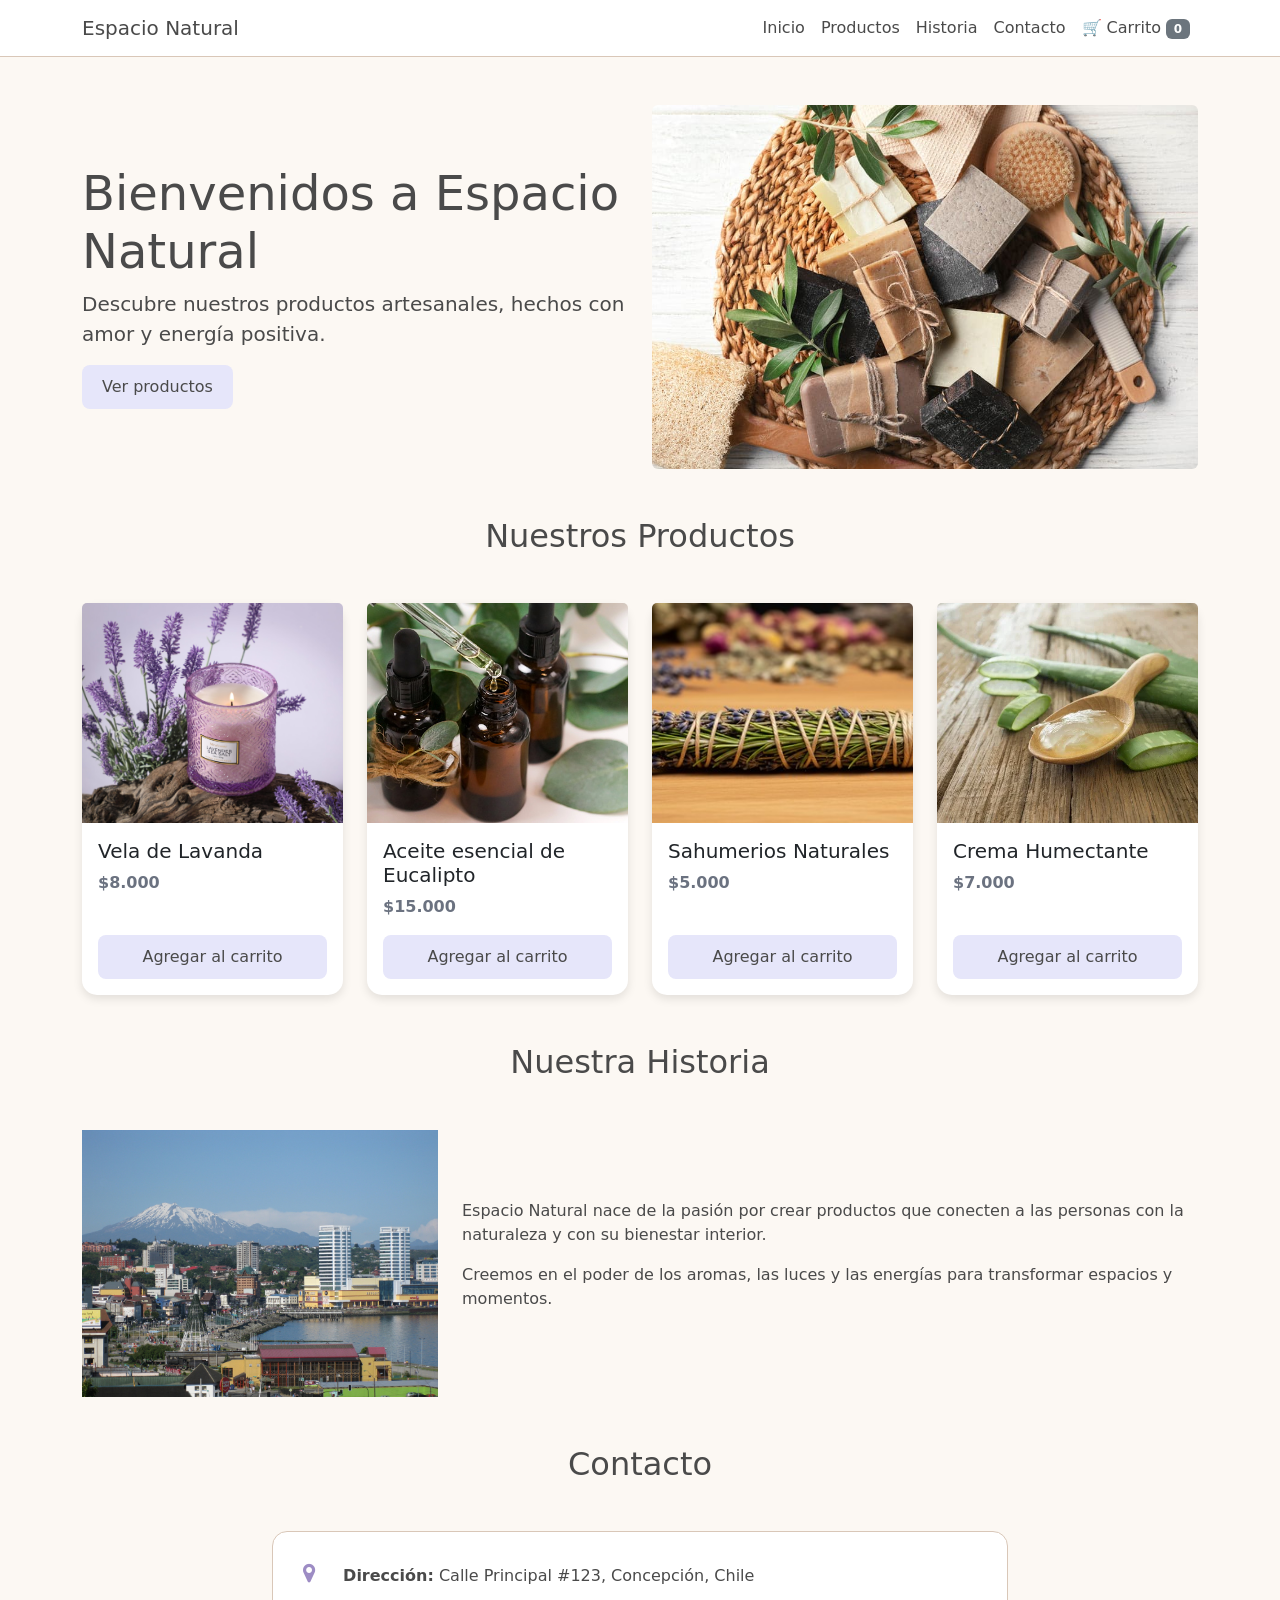
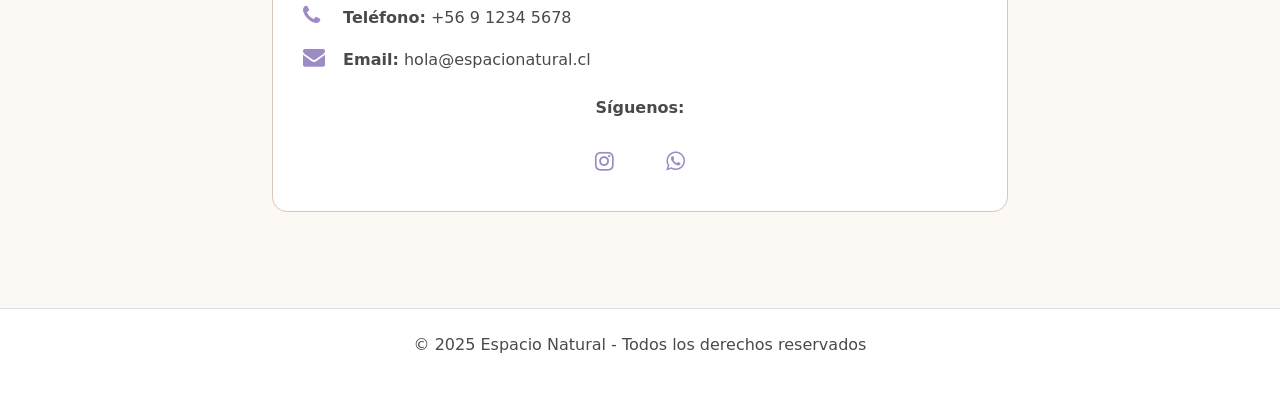
==== index.html @ a7302552 "Estructura HTML y Bootstrap" ====
<!DOCTYPE html>
<html lang="es">
<head>
    <meta charset="UTF-8">
    <meta name="viewport" content="width=device-width, initial-scale=1.0">
    <title>Espacio Natural</title>
    
    <!-- CSS DE BOOTSTRAP -->
    <link href="https://cdn.jsdelivr.net/npm/bootstrap@5.3.0/dist/css/bootstrap.min.css" rel="stylesheet">
    
    <!-- ICONOS -->
    <link rel="stylesheet" href="https://cdn.jsdelivr.net/npm/font-awesome@4.7.0/css/font-awesome.min.css">

    <style>
        :root {
            --color-crema: #fcf8f3;
            --color-lavanda: #e6e6fa;
            --color-verde-agua: #d1fae5;
            --color-terroso: #d9c7b8;
            --color-texto: #4a4a4a;
            --color-blanco: #ffffff;
        }

        body {
            background: var(--color-crema);
            color: var(--color-texto);
        }

        /* MENÚ */
        .menu {
            background: var(--color-blanco);
            border-bottom: 1px solid var(--color-terroso);
        }
        .menu a {
            color: var(--color-texto) !important;
        }
        .menu a:hover {
            color: #9d8cc4 !important;
        }

        /* TARJETAS PRODUCTOS */
        .card {
            background: var(--color-blanco);
            border: none;
            border-radius: 15px;
            box-shadow: 0 4px 10px rgba(0,0,0,0.1);
            height: 100%;
        }
        .card-img-top {
            height: 220px;
            object-fit: cover;
        }
        .precio {
            font-size: 16px;
            font-weight: bold;
            color: #6b7280;
        }
        .btn-agregar {
            background: var(--color-lavanda);
            color: var(--color-texto);
            border: none;
            padding: 10px;
            border-radius: 8px;
            width: 100%;
            cursor: pointer;
        }
        .btn-agregar:hover {
            background: #ddd6fe;
        }

        /* SECCIÓN HISTORIA */
        .historia img {
            border-radius: 15px;
            box-shadow: 0 4px 15px rgba(0,0,0,0.1);
        }

        /* SECCIÓN CONTACTO */
        .info-box {
            background: var(--color-blanco);
            padding: 30px;
            border-radius: 15px;
            border: 1px solid var(--color-terroso);
        }
        .info-box i {
            color: #9d8cc4;
            font-size: 22px;
            width: 35px;
        }
        .redes a {
            font-size: 30px;
            color: var(--color-texto);
            margin: 0 15px;
            text-decoration: none;
        }
        .redes a:hover {
            color: #9d8cc4;
        }
    </style>
</head>
<body>

    <!-- BARRA DE NAVEGACIÓN -->
    <header class="menu navbar navbar-expand-lg sticky-top">
        <div class="container">
            <a class="navbar-brand" href="#">Espacio Natural</a>
            <button class="navbar-toggler" type="button" data-bs-toggle="collapse" data-bs-target="#navbarNav">
                <span class="navbar-toggler-icon"></span>
            </button>
            <div class="collapse navbar-collapse" id="navbarNav">
                <ul class="navbar-nav ms-auto">
                    <li class="nav-item"><a class="nav-link" href="#inicio">Inicio</a></li>
                    <li class="nav-item"><a class="nav-link" href="#productos">Productos</a></li>
                    <li class="nav-item"><a class="nav-link" href="#historia">Historia</a></li>
                    <li class="nav-item"><a class="nav-link" href="#contacto">Contacto</a></li>
                    <!-- LINK QUE ABRE PÁGINA NUEVA -->
                    <li class="nav-item">
                        <a class="nav-link" href="carrito.html">
                            🛒 Carrito <span id="contador" class="badge bg-secondary">0</span>
                        </a>
                    </li>
                </ul>
            </div>
        </div>
    </header>

    <main class="container py-5">

        <!-- SECCIÓN INICIO -->
        <section id="inicio" class="row align-items-center mb-5">
            <div class="col-md-6">
                <h2 class="display-5">Bienvenidos a Espacio Natural</h2>
                <p class="lead">Descubre nuestros productos artesanales, hechos con amor y energía positiva.</p>
                <a href="#productos" style="background-color: #e6e6fa; color: #4a4a4a; padding: 10px 20px; border-radius: 8px; text-decoration: none; display: inline-block;">Ver productos</a>
            </div>
            <div class="col-md-6">
                <img src="img/espacio.jpeg" class="img-fluid rounded" alt="Espacio Natural">
            </div>
        </section>

        <!-- SECCIÓN PRODUCTOS -->
        <section id="productos" class="mb-5">
            <h2 class="text-center mb-5">Nuestros Productos</h2>
            <div class="row g-4">

                <!-- PRODUCTO 1 -->
                <div class="col-md-3 col-sm-6">
                    <div class="card">
                        <a href="producto.html">
                            <img src="img/vela.jpg" class="card-img-top" alt="Vela de Lavanda">
                        </a>
                        <div class="card-body d-flex flex-column">
                            <h5 class="card-title">Vela de Lavanda</h5>
                            <p class="precio">$8.000</p>
                            <button class="btn-agregar mt-auto" data-nombre="Vela de Lavanda" data-precio="$8.000" data-imagen="img/vela.jpg">Agregar al carrito</button>
                        </div>
                    </div>
                </div>

                <!-- PRODUCTO 2 -->
                <div class="col-md-3 col-sm-6">
                    <div class="card">
                        <a href="producto.html">
                            <img src="img/eucalipto.jpg" class="card-img-top" alt="Aceite esencial de Eucalipto">
                        </a>
                        <div class="card-body d-flex flex-column">
                            <h5 class="card-title">Aceite esencial de Eucalipto</h5>
                            <p class="precio">$15.000</p>
                            <button class="btn-agregar mt-auto" data-nombre="Aceite de Eucalipto" data-precio="$15.000" data-imagen="img/eucalipto.jpg">Agregar al carrito</button>
                        </div>
                    </div>
                </div>

                <!-- PRODUCTO 3 -->
                <div class="col-md-3 col-sm-6">
                    <div class="card">
                        <a href="producto.html">
                            <img src="img/sahumerio.jpg" class="card-img-top" alt="Sahumerios Naturales">
                        </a>
                        <div class="card-body d-flex flex-column">
                            <h5 class="card-title">Sahumerios Naturales</h5>
                            <p class="precio">$5.000</p>
                            <button class="btn-agregar mt-auto" data-nombre="Sahumerios Naturales" data-precio="$5.000" data-imagen="img/sahumerio.jpg">Agregar al carrito</button>
                        </div>
                    </div>
                </div>

                <!-- PRODUCTO 4 -->
                <div class="col-md-3 col-sm-6">
                    <div class="card">
                        <a href="producto.html">
                            <img src="img/crema.jpg" class="card-img-top" alt="Crema Humectante">
                        </a>
                        <div class="card-body d-flex flex-column">
                            <h5 class="card-title">Crema Humectante</h5>
                            <p class="precio">$7.000</p>
                            <button class="btn-agregar mt-auto" data-nombre="Crema Humectante" data-precio="$7.000" data-imagen="img/crema.jpg">Agregar al carrito</button>
                        </div>
                    </div>
                </div>

            </div>
        </section>

        <!-- SECCIÓN HISTORIA -->
        <section id="historia" class="mb-5">
            <h2 class="text-center mb-5">Nuestra Historia</h2>
            <div class="row align-items-center">
                <div class="col-md-4">
                    <img src="img/contacto.jpeg" class="img-fluid" alt="Historia">
                </div>
                <div class="col-md-8">
                    <p>Espacio Natural nace de la pasión por crear productos que conecten a las personas con la naturaleza y con su bienestar interior.</p>
                    <p>Creemos en el poder de los aromas, las luces y las energías para transformar espacios y momentos.</p>
                </div>
            </div>
        </section>

        <!-- SECCIÓN CONTACTO -->
        <section id="contacto" class="mb-5">
            <h2 class="text-center mb-5">Contacto</h2>
            <div class="row justify-content-center">
                <div class="col-md-8">
                    <div class="info-box">
                        <p><i class="fa fa-map-marker"></i> <strong>Dirección:</strong> Calle Principal #123, Concepción, Chile</p>
                        <p><i class="fa fa-phone"></i> <strong>Teléfono:</strong> +56 9 1234 5678</p>
                        <p><i class="fa fa-envelope"></i> <strong>Email:</strong> hola@espacionatural.cl</p>
                        
                        <div class="redes text-center mt-4">
                            <p class="mb-3"><strong>Síguenos:</strong></p>
                            <a href="#" target="_blank"><i class="fa fa-instagram"></i></a>
                            <a href="#" target="_blank"><i class="fa fa-whatsapp"></i></a>
                        </div>
                    </div>
                </div>
            </div>
        </section>

    </main>

    <footer class="bg-white text-center py-4 border-top">
        <p>&copy; 2025 Espacio Natural - Todos los derechos reservados</p>
    </footer>

    <!-- JS DE BOOTSTRAP -->
    <script src="https://cdn.jsdelivr.net/npm/bootstrap@5.3.0/dist/js/bootstrap.bundle.min.js"></script>

    <!-- SCRIPT FUNCIONAL -->
    <script>
        document.addEventListener("DOMContentLoaded", function() {
            
            // Actualizar número al cargar
            let carrito = JSON.parse(localStorage.getItem("carrito")) || [];
            let numeroCarrito = document.getElementById("contador");
            if(numeroCarrito) numeroCarrito.innerText = carrito.length;

            // Botones Agregar
            const botones = document.querySelectorAll(".btn-agregar");

            botones.forEach(boton => {
                boton.addEventListener("click", function() {
                    
                    // TOMAR DATOS DIRECTOS DEL BOTÓN
                    let nombre = this.getAttribute("data-nombre");
                    let precio = this.getAttribute("data-precio");
                    let imagen = this.getAttribute("data-imagen");

                    let producto = { nombre, precio, imagen };

                    // Guardar
                    let carrito = [];
                    if(localStorage.getItem("carrito")) {
                        carrito = JSON.parse(localStorage.getItem("carrito"));
                    }
                    carrito.push(producto);
                    localStorage.setItem("carrito", JSON.stringify(carrito));

                    // Actualizar número
                    if(numeroCarrito) {
                        numeroCarrito.innerText = carrito.length;
                    }

                    alert("✅ Producto agregado al carrito!");
                });
            });
        });
    </script>

</body>
</html>
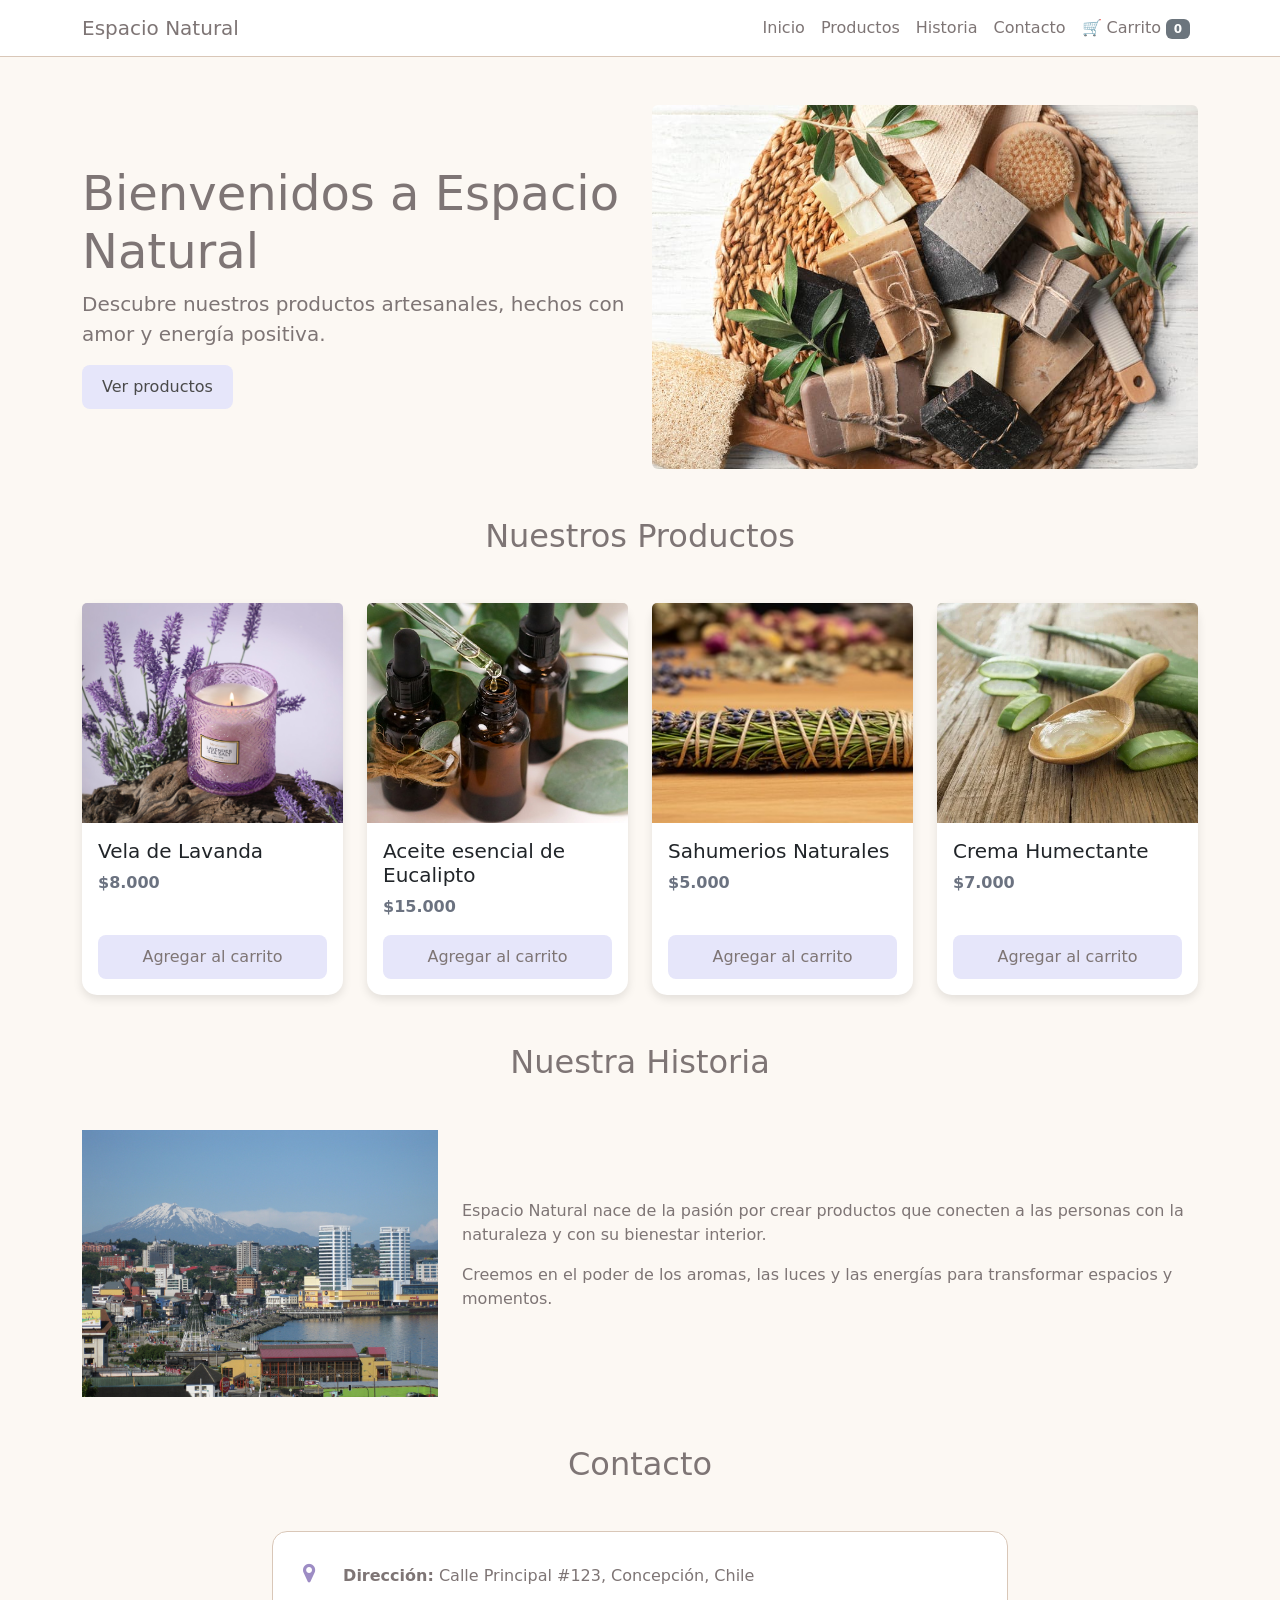
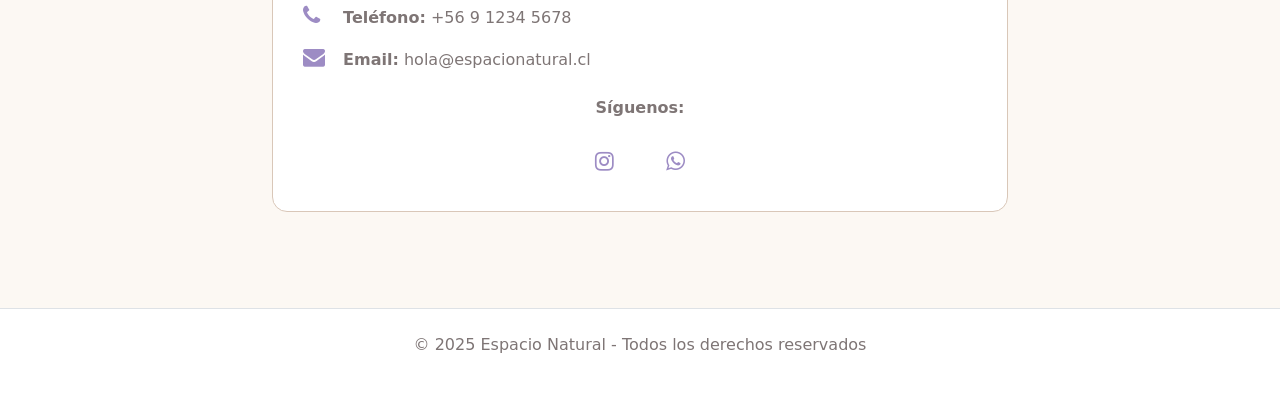
==== commit 892ef352: "cambio en el diseño" ====
--- a/index.html
+++ b/index.html
@@ -17,7 +17,7 @@
             --color-lavanda: #e6e6fa;
             --color-verde-agua: #d1fae5;
             --color-terroso: #d9c7b8;
-            --color-texto: #4a4a4a;
+            --color-texto: #7e7575;
             --color-blanco: #ffffff;
         }
 
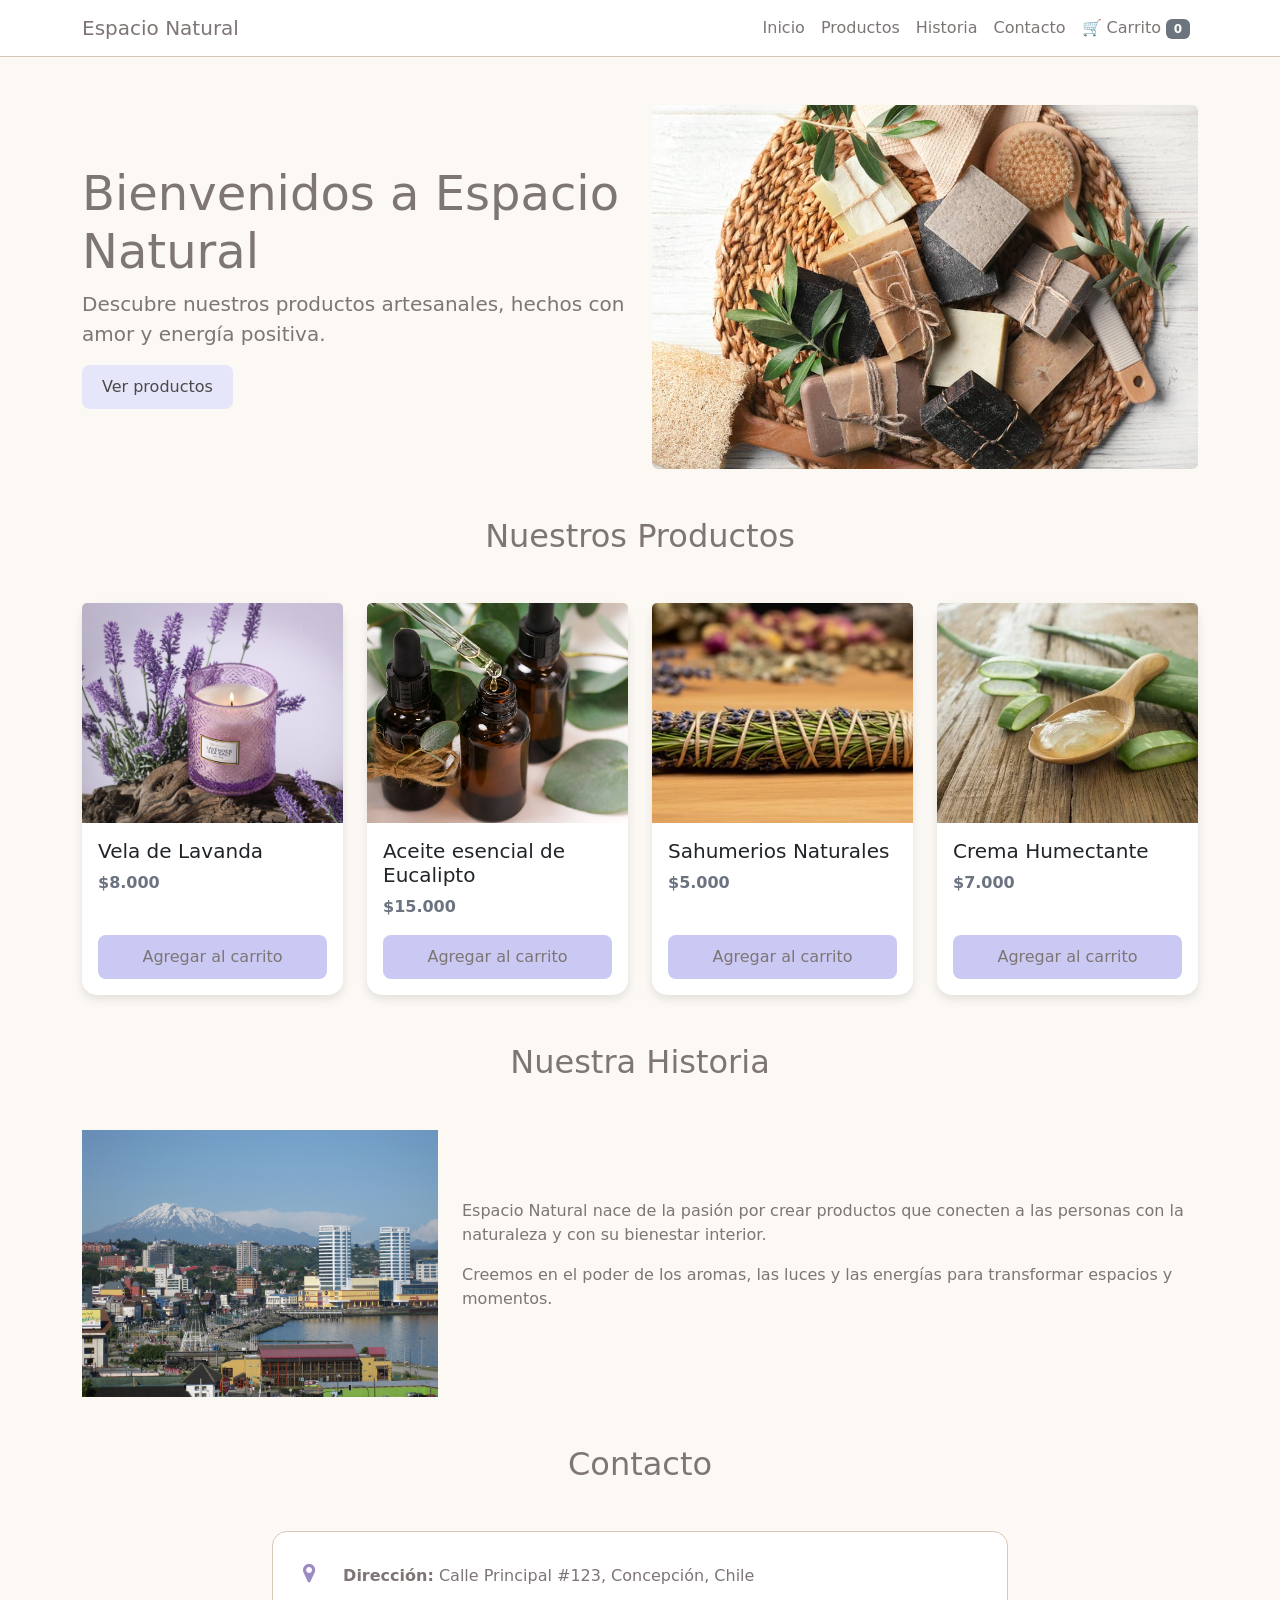
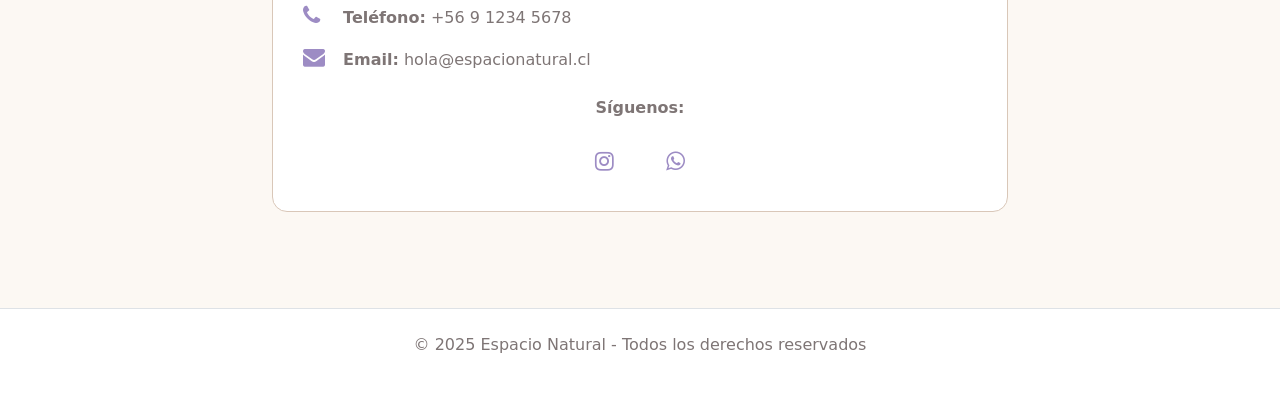
==== commit 9cf482cf: "Ultimos ajustes y finalizacion" ====
--- a/index.html
+++ b/index.html
@@ -14,7 +14,7 @@
     <style>
         :root {
             --color-crema: #fcf8f3;
-            --color-lavanda: #e6e6fa;
+            --color-lavanda: #c9c9f3;
             --color-verde-agua: #d1fae5;
             --color-terroso: #d9c7b8;
             --color-texto: #7e7575;
